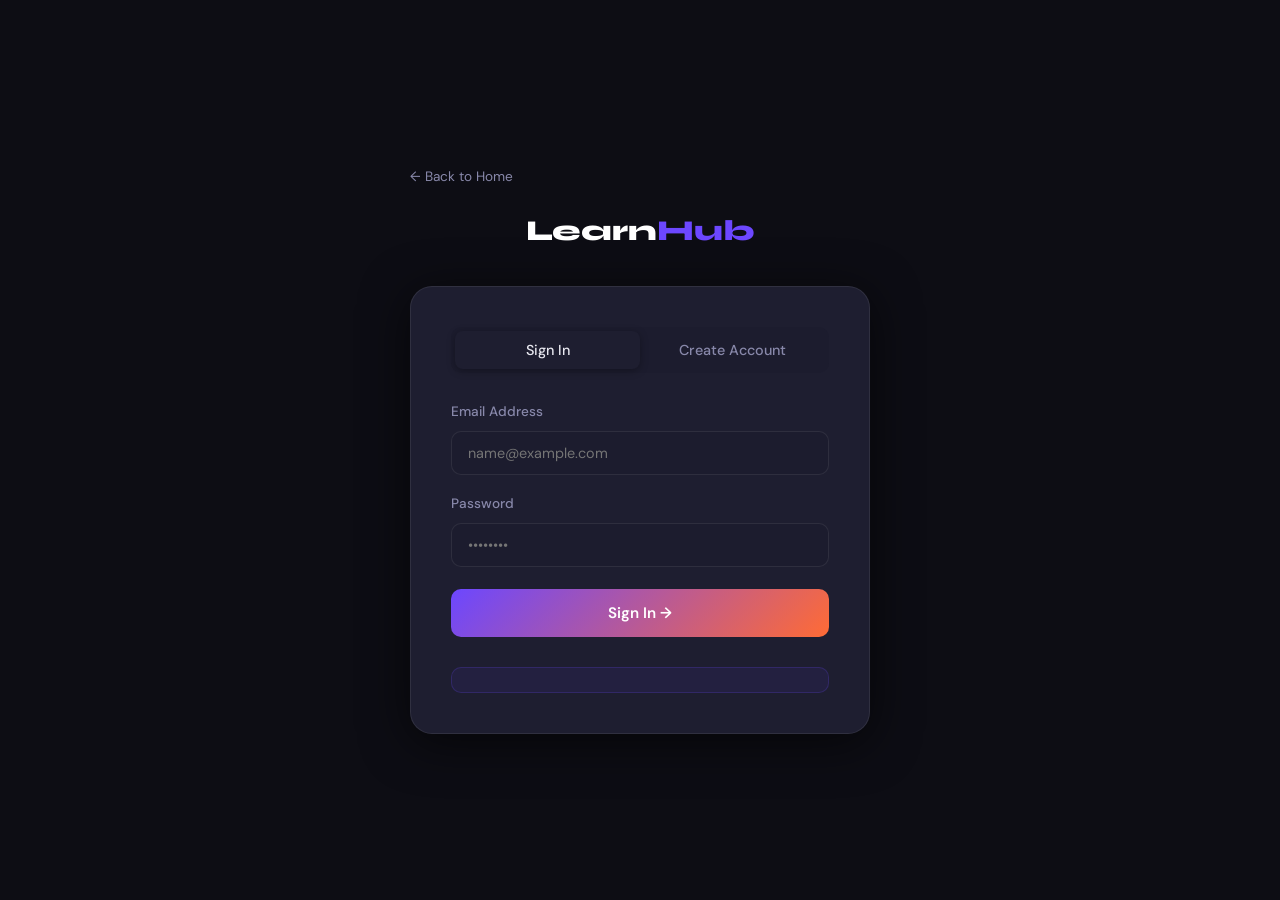
==== frontend/pages/admin.html @ 4c67e831 "Initial commit" ====
<!doctype html>
<html lang="en">
  <head>
    <meta charset="UTF-8" />
    <meta name="viewport" content="width=device-width,initial-scale=1.0" />
    <title>Admin Panel – LearnHub</title>
    <link rel="stylesheet" href="../css/global.css" />
    <link
      href="https://fonts.googleapis.com/css2?family=Syne:wght@700;800&family=DM+Sans:wght@400;500&display=swap"
      rel="stylesheet"
    />
    <style>
      body {
        padding-top: 80px;
        background: var(--dark);
      }
      .admin-layout {
        display: grid;
        grid-template-columns: 240px 1fr;
        min-height: calc(100vh - 80px);
      }
      .admin-sidebar {
        background: var(--dark-2);
        border-right: 1px solid var(--border);
        padding: 32px 0;
        position: sticky;
        top: 80px;
        height: calc(100vh - 80px);
        overflow-y: auto;
      }
      .sidebar-logo {
        padding: 0 24px 28px;
        border-bottom: 1px solid var(--border);
        margin-bottom: 16px;
      }
      .sidebar-logo .badge {
        margin-top: 6px;
      }
      .sidebar-nav {
        list-style: none;
      }
      .sidebar-nav li {
        margin-bottom: 2px;
      }
      .sidebar-nav a,
      .sidebar-nav button {
        display: flex;
        align-items: center;
        gap: 12px;
        padding: 12px 24px;
        color: var(--text-muted);
        font-size: 0.9rem;
        font-weight: 500;
        width: 100%;
        text-align: left;
        background: none;
        border: none;
        cursor: pointer;
        border-radius: 0;
        transition: var(--transition);
        border-left: 3px solid transparent;
      }
      .sidebar-nav a:hover,
      .sidebar-nav button:hover {
        color: var(--text);
        background: rgba(255, 255, 255, 0.04);
      }
      .sidebar-nav a.active {
        color: var(--primary-lt);
        background: rgba(108, 71, 255, 0.1);
        border-left-color: var(--primary);
      }
      .admin-content {
        padding: 36px 40px;
      }
      .admin-section {
        display: none;
      }
      .admin-section.active {
        display: block;
      }
      .stats-grid {
        display: grid;
        grid-template-columns: repeat(auto-fit, minmax(200px, 1fr));
        gap: 20px;
        margin-bottom: 36px;
      }
      .stat-card {
        background: var(--surface);
        border: 1px solid var(--border);
        border-radius: var(--radius);
        padding: 24px;
        position: relative;
        overflow: hidden;
      }
      .stat-card::after {
        content: attr(data-icon);
        position: absolute;
        right: 20px;
        top: 50%;
        transform: translateY(-50%);
        font-size: 2.5rem;
        opacity: 0.15;
      }
      .stat-card h3 {
        font-size: 2rem;
        font-family: "Syne", sans-serif;
        color: var(--primary-lt);
        margin-bottom: 4px;
      }
      .stat-card p {
        font-size: 0.85rem;
        color: var(--text-muted);
      }
      table {
        width: 100%;
        border-collapse: collapse;
        background: var(--surface);
        border-radius: var(--radius-lg);
        overflow: hidden;
        border: 1px solid var(--border);
      }
      th {
        background: var(--dark-3);
        color: var(--text-muted);
        font-family: "Syne", sans-serif;
        font-size: 0.75rem;
        text-transform: uppercase;
        letter-spacing: 0.08em;
        padding: 14px 20px;
        text-align: left;
      }
      td {
        padding: 14px 20px;
        border-bottom: 1px solid var(--border);
        font-size: 0.88rem;
        vertical-align: middle;
      }
      tr:last-child td {
        border-bottom: none;
      }
      tr:hover td {
        background: rgba(255, 255, 255, 0.02);
      }
      .table-wrap {
        overflow-x: auto;
        border-radius: var(--radius-lg);
      }
      .action-btn {
        padding: 6px 14px;
        border-radius: 8px;
        font-size: 0.78rem;
        font-weight: 600;
        border: none;
        cursor: pointer;
        transition: var(--transition);
      }
      .btn-delete {
        background: rgba(231, 76, 60, 0.15);
        color: #e74c3c;
      }
      .btn-delete:hover {
        background: rgba(231, 76, 60, 0.3);
      }
      .course-form {
        display: grid;
        gap: 18px;
      }
      .form-row2 {
        display: grid;
        grid-template-columns: 1fr 1fr;
        gap: 16px;
      }
      .access-denied {
        display: flex;
        flex-direction: column;
        align-items: center;
        justify-content: center;
        min-height: 60vh;
        text-align: center;
        gap: 16px;
      }
    </style>
  </head>
  <body>
    <!-- Security guard — runs BEFORE rendering anything -->
    <script src="../js/api.js"></script>
    <script>
      (function () {
        // Check token + admin role immediately
        if (!Auth.isLoggedIn()) {
          window.location.href = "login.html?redirect=admin";
          throw new Error("Not logged in");
        }
        if (!Auth.isAdmin()) {
          document.addEventListener("DOMContentLoaded", () => {
            document.body.innerHTML = `
          <div style="display:flex;align-items:center;justify-content:center;min-height:100vh;background:var(--dark);flex-direction:column;gap:20px;font-family:'DM Sans',sans-serif">
            <div style="font-size:4rem">🚫</div>
            <h2 style="color:#e8e8f0;font-family:'Syne',sans-serif">Access Denied</h2>
            <p style="color:#8888aa">You need Admin privileges to access this page.</p>
            <a href="../index.html" style="padding:12px 28px;border-radius:50px;background:#6c47ff;color:#fff;font-weight:600;text-decoration:none">← Go Home</a>
          </div>`;
          });
          throw new Error("Not admin");
        }
      })();
    </script>

    <nav class="navbar scrolled" id="navbar">
      <div class="nav-inner">
        <a href="../index.html" class="logo">Learn<span>Hub</span></a>
        <ul class="nav-links">
          <li><a href="../index.html">View Site</a></li>
          <li><a href="admin.html" class="active">Admin</a></li>
        </ul>
        <div class="nav-actions">
          <span
            class="badge badge-primary"
            style="font-size: 0.8rem; padding: 6px 14px"
            >🛡 Admin</span
          >
          <span
            id="adminName"
            style="
              color: var(--primary-lt);
              font-weight: 700;
              font-size: 0.9rem;
            "
          ></span>
          <button
            class="btn-outline"
            onclick="Auth.logout()"
            style="padding: 8px 18px; font-size: 0.85rem"
          >
            Sign Out
          </button>
        </div>
      </div>
    </nav>

    <div class="admin-layout">
      <!-- SIDEBAR -->
      <aside class="admin-sidebar">
        <div class="sidebar-logo">
          <div class="logo" style="font-size: 1.2rem">
            Admin<span>Hub</span>
          </div>
          <div class="badge badge-primary mt-1">Admin Portal</div>
        </div>
        <ul class="sidebar-nav">
          <li>
            <a href="#" class="active" onclick="showSection('dashboard', this)"
              >📊 Dashboard</a
            >
          </li>
          <li>
            <a href="#" onclick="showSection('students', this)">👥 Students</a>
          </li>
          <li>
            <a href="#" onclick="showSection('courses', this)">📚 Courses</a>
          </li>
          <li>
            <a href="#" onclick="showSection('enrollments', this)"
              >📋 Enrollments</a
            >
          </li>
          <li>
            <a href="#" onclick="showSection('addcourse', this)"
              >➕ Add Course</a
            >
          </li>
        </ul>
      </aside>

      <!-- MAIN CONTENT -->
      <main class="admin-content">
        <!-- DASHBOARD -->
        <section class="admin-section active" id="sec-dashboard">
          <div class="section-header" style="margin-bottom: 28px">
            <h2>Dashboard Overview</h2>
          </div>
          <div class="stats-grid">
            <div class="stat-card" data-icon="👥">
              <h3 id="statStudents">—</h3>
              <p>Total Students</p>
            </div>
            <div class="stat-card" data-icon="📚">
              <h3 id="statCourses">—</h3>
              <p>Active Courses</p>
            </div>
            <div class="stat-card" data-icon="📋">
              <h3 id="statEnrollments">—</h3>
              <p>Total Enrollments</p>
            </div>
          </div>
          <div class="section-header" style="margin-bottom: 16px">
            <h2>Recent Enrollments</h2>
          </div>
          <div class="table-wrap">
            <table>
              <thead>
                <tr>
                  <th>Student</th>
                  <th>Course</th>
                  <th>Phone</th>
                  <th>Date</th>
                </tr>
              </thead>
              <tbody id="recentEnrollTable">
                <tr>
                  <td colspan="4" class="text-muted">Loading…</td>
                </tr>
              </tbody>
            </table>
          </div>
        </section>

        <!-- STUDENTS -->
        <section class="admin-section" id="sec-students">
          <div class="section-header" style="margin-bottom: 20px">
            <h2>All Students</h2>
          </div>
          <div class="table-wrap">
            <table>
              <thead>
                <tr>
                  <th>Name</th>
                  <th>Email</th>
                  <th>Role</th>
                  <th>Enrollments</th>
                  <th>Joined</th>
                  <th>Action</th>
                </tr>
              </thead>
              <tbody id="studentsTable">
                <tr>
                  <td colspan="6" class="text-muted">Loading…</td>
                </tr>
              </tbody>
            </table>
          </div>
        </section>

        <!-- COURSES -->
        <section class="admin-section" id="sec-courses">
          <div class="section-header" style="margin-bottom: 20px">
            <h2>Manage Courses</h2>
            <button
              class="btn-primary"
              onclick="showSection('addcourse', null)"
            >
              + Add Course
            </button>
          </div>
          <div class="table-wrap">
            <table>
              <thead>
                <tr>
                  <th>Course</th>
                  <th>Category</th>
                  <th>Level</th>
                  <th>Lessons</th>
                  <th>Rating</th>
                  <th>Action</th>
                </tr>
              </thead>
              <tbody id="coursesTable">
                <tr>
                  <td colspan="6" class="text-muted">Loading…</td>
                </tr>
              </tbody>
            </table>
          </div>
        </section>

        <!-- ENROLLMENTS -->
        <section class="admin-section" id="sec-enrollments">
          <div class="section-header" style="margin-bottom: 20px">
            <h2>All Enrollments</h2>
          </div>
          <div class="table-wrap">
            <table>
              <thead>
                <tr>
                  <th>Student</th>
                  <th>Email</th>
                  <th>Phone</th>
                  <th>Qualification</th>
                  <th>Course</th>
                  <th>Date</th>
                </tr>
              </thead>
              <tbody id="enrollmentsTable">
                <tr>
                  <td colspan="6" class="text-muted">Loading…</td>
                </tr>
              </tbody>
            </table>
          </div>
        </section>

        <!-- ADD COURSE -->
        <section class="admin-section" id="sec-addcourse">
          <div class="section-header" style="margin-bottom: 24px">
            <h2>Add New Course</h2>
          </div>
          <div
            style="
              background: var(--surface);
              border: 1px solid var(--border);
              border-radius: var(--radius-lg);
              padding: 32px;
              max-width: 680px;
            "
          >
            <form class="course-form" id="addCourseForm">
              <div class="form-row2">
                <div class="form-group">
                  <label class="form-label">Course Title *</label
                  ><input
                    type="text"
                    class="form-input"
                    id="cf_title"
                    required
                    placeholder="e.g. Advanced React Patterns"
                  />
                </div>
                <div class="form-group">
                  <label class="form-label">Category *</label>
                  <select class="form-select" id="cf_cat">
                    <option>Web Dev</option>
                    <option>Java</option>
                    <option>Design</option>
                    <option>Data Science</option>
                    <option>Mobile Dev</option>
                    <option>DevOps</option>
                  </select>
                </div>
              </div>
              <div class="form-group">
                <label class="form-label">Description *</label
                ><textarea
                  class="form-textarea"
                  id="cf_desc"
                  required
                  placeholder="Course overview and learning outcomes…"
                ></textarea>
              </div>
              <div class="form-row2">
                <div class="form-group">
                  <label class="form-label">Duration</label
                  ><input
                    type="text"
                    class="form-input"
                    id="cf_duration"
                    placeholder="e.g. 10h 30m"
                  />
                </div>
                <div class="form-group">
                  <label class="form-label">Total Lessons</label
                  ><input
                    type="number"
                    class="form-input"
                    id="cf_lessons"
                    min="1"
                    placeholder="e.g. 40"
                  />
                </div>
              </div>
              <div class="form-row2">
                <div class="form-group">
                  <label class="form-label">Level</label>
                  <select class="form-select" id="cf_level">
                    <option>Beginner</option>
                    <option>Intermediate</option>
                    <option>Advanced</option>
                  </select>
                </div>
                <div class="form-group">
                  <label class="form-label">Instructor Name</label
                  ><input
                    type="text"
                    class="form-input"
                    id="cf_instructor"
                    placeholder="e.g. Dr. Arjun Kumar"
                  />
                </div>
              </div>
              <div class="form-row2">
                <div class="form-group">
                  <label class="form-label">Emoji Icon</label
                  ><input
                    type="text"
                    class="form-input"
                    id="cf_emoji"
                    placeholder="e.g. 🚀"
                    maxlength="4"
                  />
                </div>
                <div class="form-group">
                  <label class="form-label">Color Gradient (CSS)</label
                  ><input
                    type="text"
                    class="form-input"
                    id="cf_color"
                    placeholder="linear-gradient(135deg,#6c47ff,#ff6b35)"
                  />
                </div>
              </div>
              <div
                id="courseFormMsg"
                style="font-size: 0.85rem; display: none"
              ></div>
              <button
                type="submit"
                class="btn-hero-primary"
                style="width: fit-content; padding: 14px 36px"
              >
                Save Course
              </button>
            </form>
          </div>
        </section>
      </main>
    </div>

    <script src="../js/data.js"></script>
    <script src="../js/app.js"></script>
    <script>
      const user = Auth.getUser();
      if (user)
        document.getElementById("adminName").textContent = user.fullName;

      function showSection(name, link) {
        document
          .querySelectorAll(".admin-section")
          .forEach((s) => s.classList.remove("active"));
        document.getElementById("sec-" + name).classList.add("active");
        document
          .querySelectorAll(".sidebar-nav a")
          .forEach((a) => a.classList.remove("active"));
        if (link) link.classList.add("active");
        // Lazy load data
        if (name === "dashboard") loadDashboard();
        if (name === "students") loadStudents();
        if (name === "enrollments") loadEnrollments();
        if (name === "courses") loadCoursesTable();
        return false;
      }

      // ── LOAD DASHBOARD ─────────────────────────────────────────
      async function loadDashboard() {
        try {
          const stats = await api.get("/admin/stats");
          document.getElementById("statStudents").textContent =
            stats.totalStudents;
          document.getElementById("statCourses").textContent =
            stats.totalCourses;
          document.getElementById("statEnrollments").textContent =
            stats.totalEnrollments;

          const enr = await api.get("/admin/enrollments");
          const recent = enr.slice(-8).reverse();
          document.getElementById("recentEnrollTable").innerHTML = recent.length
            ? recent
                .map(
                  (e) => `
        <tr>
          <td><strong>${e.studentName}</strong></td>
          <td>${e.course}</td>
          <td>${e.phone}</td>
          <td>${new Date(e.enrolledAt).toLocaleDateString("en-IN")}</td>
        </tr>`,
                )
                .join("")
            : '<tr><td colspan="4" class="text-muted">No enrollments yet.</td></tr>';
        } catch (err) {
          document.getElementById("recentEnrollTable").innerHTML =
            '<tr><td colspan="4" class="text-muted">Failed to load data. Is the backend running?</td></tr>';
        }
      }

      // ── LOAD STUDENTS ───────────────────────────────────────────
      async function loadStudents() {
        try {
          const users = await api.get("/admin/users");
          document.getElementById("studentsTable").innerHTML = users
            .map(
              (u) => `
        <tr>
          <td><strong>${u.fullName}</strong></td>
          <td>${u.email}</td>
          <td><span class="badge ${u.role === "ADMIN" ? "badge-accent" : "badge-primary"}">${u.role}</span></td>
          <td>${u.enrollments}</td>
          <td>${new Date(u.createdAt).toLocaleDateString("en-IN")}</td>
          <td>${u.role !== "ADMIN" ? `<button class="action-btn btn-delete" onclick="deleteUser(${u.id},'${u.fullName}')">Delete</button>` : "-"}</td>
        </tr>`,
            )
            .join("");
        } catch (e) {
          document.getElementById("studentsTable").innerHTML =
            '<tr><td colspan="6" class="text-muted">Load failed</td></tr>';
        }
      }

      // ── LOAD ENROLLMENTS ────────────────────────────────────────
      async function loadEnrollments() {
        try {
          const enr = await api.get("/admin/enrollments");
          document.getElementById("enrollmentsTable").innerHTML =
            enr
              .reverse()
              .map(
                (e) => `
        <tr>
          <td><strong>${e.studentName}</strong></td>
          <td>${e.email}</td>
          <td>${e.phone}</td>
          <td>${e.qualification || "—"}</td>
          <td>${e.course}</td>
          <td>${new Date(e.enrolledAt).toLocaleDateString("en-IN")}</td>
        </tr>`,
              )
              .join("") ||
            '<tr><td colspan="6" class="text-muted">No enrollments</td></tr>';
        } catch (e) {
          document.getElementById("enrollmentsTable").innerHTML =
            '<tr><td colspan="6" class="text-muted">Load failed</td></tr>';
        }
      }

      // ── LOAD COURSES TABLE ──────────────────────────────────────
      async function loadCoursesTable() {
        try {
          const courses = await api.get("/courses");
          document.getElementById("coursesTable").innerHTML = courses
            .map(
              (c) => `
        <tr>
          <td><strong>${c.emoji || "📚"} ${c.title}</strong></td>
          <td><span class="badge badge-primary">${c.category}</span></td>
          <td>${c.level || "—"}</td>
          <td>${c.totalLessons || 0}</td>
          <td>★ ${c.rating}</td>
          <td><button class="action-btn btn-delete" onclick="deleteCourse(${c.id},'${c.title}')">Delete</button></td>
        </tr>`,
            )
            .join("");
        } catch (e) {
          document.getElementById("coursesTable").innerHTML =
            '<tr><td colspan="6" class="text-muted">Load failed</td></tr>';
        }
      }

      // ── ADD COURSE ──────────────────────────────────────────────
      document
        .getElementById("addCourseForm")
        .addEventListener("submit", async (e) => {
          e.preventDefault();
          const msg = document.getElementById("courseFormMsg");
          const btn = e.target.querySelector("button[type=submit]");
          btn.textContent = "Saving…";
          btn.disabled = true;
          try {
            await api.post("/courses", {
              title: document.getElementById("cf_title").value,
              category: document.getElementById("cf_cat").value,
              description: document.getElementById("cf_desc").value,
              duration: document.getElementById("cf_duration").value,
              totalLessons:
                parseInt(document.getElementById("cf_lessons").value) || 0,
              level: document.getElementById("cf_level").value,
              instructor: document.getElementById("cf_instructor").value,
              emoji: document.getElementById("cf_emoji").value,
              color:
                document.getElementById("cf_color").value ||
                "linear-gradient(135deg,#6c47ff,#ff6b35)",
            });
            msg.style.color = "var(--success)";
            msg.textContent = "✅ Course added successfully!";
            msg.style.display = "block";
            e.target.reset();
          } catch (err) {
            msg.style.color = "#e74c3c";
            msg.textContent = "❌ " + err.message;
            msg.style.display = "block";
          }
          btn.textContent = "Save Course";
          btn.disabled = false;
        });

      // ── DELETE USER ─────────────────────────────────────────────
      async function deleteUser(id, name) {
        if (
          !confirm(
            `Delete user "${name}"? This also removes all their enrollments.`,
          )
        )
          return;
        try {
          await api.delete("/admin/users/" + id);
          loadStudents();
          showToast("User deleted", "success");
        } catch (e) {
          showToast(e.message, "error");
        }
      }

      // ── DELETE COURSE ───────────────────────────────────────────
      async function deleteCourse(id, name) {
        if (!confirm(`Delete course "${name}"?`)) return;
        try {
          await api.delete("/courses/" + id);
          loadCoursesTable();
          showToast("Course deleted", "success");
        } catch (e) {
          showToast(e.message, "error");
        }
      }

      // Initial load
      document.addEventListener("DOMContentLoaded", loadDashboard);
    </script>
  </body>
</html>
---- frontend/css/global.css ----
/* ─────────────────────────────────────────────
   LEARNHUB – global.css
   Design: Dark-accent editorial, Syne + DM Sans
───────────────────────────────────────────── */

:root {
  --primary: #6c47ff;
  --primary-lt: #8b6bff;
  --accent: #ff6b35;
  --accent-lt: #ff8c5a;
  --dark: #0d0d14;
  --dark-2: #14141f;
  --dark-3: #1c1c2e;
  --surface: #1e1e30;
  --surface-2: #26263a;
  --border: rgba(255, 255, 255, 0.08);
  --text: #e8e8f0;
  --text-muted: #8888aa;
  --text-dim: #55556a;
  --success: #2ecc71;
  --warning: #f1c40f;
  --radius: 14px;
  --radius-lg: 22px;
  --shadow: 0 4px 24px rgba(0, 0, 0, 0.4);
  --shadow-lg: 0 8px 48px rgba(0, 0, 0, 0.6);
  --transition: 0.25s cubic-bezier(0.4, 0, 0.2, 1);
}

*,
*::before,
*::after {
  box-sizing: border-box;
  margin: 0;
  padding: 0;
}

html {
  scroll-behavior: smooth;
}

body {
  font-family: "DM Sans", sans-serif;
  background: var(--dark);
  color: var(--text);
  line-height: 1.6;
  overflow-x: hidden;
}

h1,
h2,
h3,
h4,
h5 {
  font-family: "Syne", sans-serif;
  line-height: 1.15;
}

a {
  color: inherit;
  text-decoration: none;
}
img {
  max-width: 100%;
  display: block;
}
button {
  cursor: pointer;
  font-family: inherit;
}

/* SCROLLBAR */
::-webkit-scrollbar {
  width: 6px;
}
::-webkit-scrollbar-track {
  background: var(--dark-2);
}
::-webkit-scrollbar-thumb {
  background: var(--primary);
  border-radius: 3px;
}

/* ── CONTAINER ─────────────── */
.container {
  max-width: 1180px;
  margin: 0 auto;
  padding: 0 24px;
}

/* ── BUTTONS ───────────────── */
.btn-primary {
  display: inline-flex;
  align-items: center;
  gap: 8px;
  background: var(--primary);
  color: #fff;
  padding: 10px 22px;
  border-radius: 50px;
  font-weight: 500;
  font-size: 0.9rem;
  border: none;
  transition: var(--transition);
}
.btn-primary:hover {
  background: var(--primary-lt);
  transform: translateY(-2px);
}

.btn-outline {
  display: inline-flex;
  align-items: center;
  background: transparent;
  color: var(--text);
  padding: 10px 22px;
  border-radius: 50px;
  font-weight: 500;
  font-size: 0.9rem;
  border: 1.5px solid var(--border);
  transition: var(--transition);
}
.btn-outline:hover {
  border-color: var(--primary);
  color: var(--primary);
}

/* ── NAVBAR ────────────────── */
.navbar {
  position: fixed;
  top: 0;
  left: 0;
  right: 0;
  z-index: 1000;
  padding: 16px 0;
  background: rgba(13, 13, 20, 0.6);
  backdrop-filter: blur(20px);
  border-bottom: 1px solid var(--border);
  transition: var(--transition);
}
.navbar.scrolled {
  padding: 10px 0;
  background: rgba(13, 13, 20, 0.95);
}

.nav-inner {
  max-width: 1180px;
  margin: 0 auto;
  padding: 0 24px;
  display: flex;
  align-items: center;
  gap: 40px;
}

.logo {
  font-family: "Syne", sans-serif;
  font-size: 1.5rem;
  font-weight: 800;
  color: #fff;
  flex-shrink: 0;
}
.logo span {
  color: var(--primary);
}

.nav-links {
  display: flex;
  list-style: none;
  gap: 6px;
  margin-left: auto;
}
.nav-links a {
  padding: 8px 16px;
  border-radius: 8px;
  font-size: 0.9rem;
  font-weight: 500;
  color: var(--text-muted);
  transition: var(--transition);
}
.nav-links a:hover,
.nav-links a.active {
  color: var(--text);
  background: var(--surface);
}

.nav-actions {
  display: flex;
  align-items: center;
  gap: 12px;
}

.enrolled-count-badge {
  position: relative;
  background: linear-gradient(135deg, var(--primary), var(--accent));
}

.hamburger {
  display: none;
  flex-direction: column;
  gap: 5px;
  background: none;
  border: none;
  padding: 4px;
}
.hamburger span {
  width: 22px;
  height: 2px;
  background: var(--text);
  border-radius: 2px;
  transition: var(--transition);
  display: block;
}

/* ── COURSE CARD ───────────── */
.course-card {
  background: var(--surface);
  border: 1px solid var(--border);
  border-radius: var(--radius-lg);
  overflow: hidden;
  transition: var(--transition);
  display: flex;
  flex-direction: column;
  cursor: pointer;
}
.course-card:hover {
  transform: translateY(-6px);
  border-color: rgba(108, 71, 255, 0.4);
  box-shadow: 0 20px 60px rgba(108, 71, 255, 0.15);
}
.course-thumb {
  height: 170px;
  display: flex;
  align-items: center;
  justify-content: center;
  font-size: 3.5rem;
  position: relative;
  overflow: hidden;
}
.course-thumb::after {
  content: "";
  position: absolute;
  inset: 0;
  background: linear-gradient(to bottom, transparent 50%, rgba(0, 0, 0, 0.6));
}
.course-body {
  padding: 18px 20px;
  flex: 1;
  display: flex;
  flex-direction: column;
  gap: 10px;
}
.course-category {
  font-size: 0.72rem;
  font-weight: 600;
  letter-spacing: 0.06em;
  text-transform: uppercase;
  color: var(--primary-lt);
}
.course-title {
  font-family: "Syne", sans-serif;
  font-size: 1.05rem;
  font-weight: 700;
  color: var(--text);
  line-height: 1.3;
}
.course-desc {
  font-size: 0.85rem;
  color: var(--text-muted);
  line-height: 1.5;
  flex: 1;
}
.course-meta {
  display: flex;
  gap: 16px;
  font-size: 0.8rem;
  color: var(--text-dim);
}
.course-meta span {
  display: flex;
  align-items: center;
  gap: 4px;
}
.course-footer {
  padding: 14px 20px;
  border-top: 1px solid var(--border);
  display: flex;
  align-items: center;
  justify-content: space-between;
}
.course-rating {
  display: flex;
  align-items: center;
  gap: 4px;
  font-size: 0.85rem;
  color: var(--warning);
}
.enroll-btn {
  padding: 8px 18px;
  border-radius: 50px;
  font-size: 0.82rem;
  font-weight: 600;
  border: 1.5px solid var(--primary);
  color: var(--primary);
  background: transparent;
  transition: var(--transition);
}
.enroll-btn:hover,
.enroll-btn.enrolled {
  background: var(--primary);
  color: #fff;
  border-color: var(--primary);
}
.enroll-btn.enrolled {
  background: var(--success);
  border-color: var(--success);
}

/* ── SECTION HEADERS ──────── */
.section-header {
  display: flex;
  align-items: baseline;
  justify-content: space-between;
  margin-bottom: 36px;
}
.section-header h2 {
  font-size: clamp(1.6rem, 3vw, 2rem);
  color: var(--text);
}
.section-header p {
  color: var(--text-muted);
  margin-top: 6px;
}
.view-all {
  color: var(--primary);
  font-weight: 500;
  font-size: 0.9rem;
  transition: var(--transition);
}
.view-all:hover {
  color: var(--primary-lt);
}

/* ── PROGRESS BAR ─────────── */
.progress-bar-wrap {
  background: var(--dark-3);
  border-radius: 50px;
  height: 8px;
  overflow: hidden;
}
.progress-bar-fill {
  height: 100%;
  border-radius: 50px;
  background: linear-gradient(90deg, var(--primary), var(--accent));
  transition: width 0.6s cubic-bezier(0.4, 0, 0.2, 1);
}

/* ── BADGE ─────────────────── */
.badge {
  display: inline-block;
  padding: 3px 10px;
  border-radius: 50px;
  font-size: 0.72rem;
  font-weight: 600;
  letter-spacing: 0.04em;
}
.badge-primary {
  background: rgba(108, 71, 255, 0.2);
  color: var(--primary-lt);
}
.badge-success {
  background: rgba(46, 204, 113, 0.15);
  color: var(--success);
}
.badge-accent {
  background: rgba(255, 107, 53, 0.2);
  color: var(--accent-lt);
}

/* ── FOOTER ────────────────── */
.footer {
  background: var(--dark-2);
  border-top: 1px solid var(--border);
  padding: 60px 0 30px;
  margin-top: 80px;
}
.footer-inner {
  display: grid;
  grid-template-columns: 2fr 1fr 1fr;
  gap: 48px;
  margin-bottom: 40px;
}
.footer-brand p {
  color: var(--text-muted);
  font-size: 0.9rem;
  margin-top: 12px;
}
.footer-links {
  display: flex;
  flex-direction: column;
  gap: 12px;
}
.footer-links strong {
  font-family: "Syne", sans-serif;
  color: var(--text);
  margin-bottom: 4px;
}
.footer-links a {
  color: var(--text-muted);
  font-size: 0.9rem;
  transition: var(--transition);
}
.footer-links a:hover {
  color: var(--primary-lt);
}
.footer-bottom {
  color: var(--text-dim);
  font-size: 0.82rem;
  text-align: center;
  padding-top: 24px;
  border-top: 1px solid var(--border);
}

/* ── TOAST ─────────────────── */
#toast-container {
  position: fixed;
  bottom: 30px;
  right: 30px;
  z-index: 9999;
  display: flex;
  flex-direction: column;
  gap: 10px;
}
.toast {
  background: var(--surface-2);
  color: var(--text);
  padding: 14px 22px;
  border-radius: 12px;
  border: 1px solid var(--border);
  font-size: 0.88rem;
  font-weight: 500;
  box-shadow: var(--shadow);
  animation: toastIn 0.35s ease;
  display: flex;
  align-items: center;
  gap: 10px;
}
.toast.success {
  border-color: var(--success);
}
.toast.error {
  border-color: #e74c3c;
}
@keyframes toastIn {
  from {
    opacity: 0;
    transform: translateY(20px);
  }
  to {
    opacity: 1;
    transform: none;
  }
}

/* ── MODAL ─────────────────── */
.modal-overlay {
  position: fixed;
  inset: 0;
  z-index: 2000;
  background: rgba(0, 0, 0, 0.75);
  backdrop-filter: blur(6px);
  display: flex;
  align-items: center;
  justify-content: center;
  padding: 24px;
  opacity: 0;
  pointer-events: none;
  transition: var(--transition);
}
.modal-overlay.open {
  opacity: 1;
  pointer-events: all;
}
.modal {
  background: var(--surface);
  border: 1px solid var(--border);
  border-radius: var(--radius-lg);
  padding: 36px;
  max-width: 520px;
  width: 100%;
  transform: scale(0.95);
  transition: var(--transition);
}
.modal-overlay.open .modal {
  transform: scale(1);
}
.modal-close {
  float: right;
  background: none;
  border: none;
  color: var(--text-muted);
  font-size: 1.4rem;
}
.modal-close:hover {
  color: var(--text);
}

/* ── EMPTY STATE ───────────── */
.empty-state {
  text-align: center;
  padding: 80px 24px;
  color: var(--text-muted);
}
.empty-state .es-icon {
  font-size: 3.5rem;
  margin-bottom: 16px;
}
.empty-state h3 {
  font-size: 1.3rem;
  color: var(--text);
  margin-bottom: 8px;
}
.empty-state p {
  font-size: 0.9rem;
  margin-bottom: 24px;
}

/* ── PAGE HERO ─────────────── */
.page-hero {
  padding: 120px 0 60px;
  background: linear-gradient(180deg, var(--dark-3) 0%, var(--dark) 100%);
  border-bottom: 1px solid var(--border);
}
.page-hero h1 {
  font-size: clamp(1.8rem, 4vw, 2.8rem);
}
.page-hero p {
  color: var(--text-muted);
  margin-top: 12px;
  font-size: 1rem;
}

/* ── FORM ELEMENTS ─────────── */
.form-group {
  display: flex;
  flex-direction: column;
  gap: 8px;
}
.form-label {
  font-size: 0.85rem;
  font-weight: 500;
  color: var(--text-muted);
}
.form-input,
.form-select,
.form-textarea {
  background: var(--dark-3);
  border: 1px solid var(--border);
  color: var(--text);
  border-radius: 10px;
  padding: 12px 16px;
  font-family: inherit;
  font-size: 0.9rem;
  transition: var(--transition);
  width: 100%;
}
.form-input:focus,
.form-select:focus,
.form-textarea:focus {
  outline: none;
  border-color: var(--primary);
  box-shadow: 0 0 0 3px rgba(108, 71, 255, 0.15);
}
.form-textarea {
  resize: vertical;
  min-height: 100px;
}
.form-select {
  appearance: none;
  cursor: pointer;
}

/* ── UTILITIES ─────────────── */
.text-muted {
  color: var(--text-muted);
}
.text-accent {
  color: var(--accent);
}
.text-primary {
  color: var(--primary-lt);
}
.text-success {
  color: var(--success);
}
.mt-1 {
  margin-top: 8px;
}
.mt-2 {
  margin-top: 16px;
}
.mt-3 {
  margin-top: 24px;
}

/* ── RESPONSIVE ────────────── */
@media (max-width: 768px) {
  .nav-links,
  .nav-actions .btn-outline {
    display: none;
  }
  .nav-links.open {
    display: flex;
    flex-direction: column;
    position: fixed;
    top: 64px;
    left: 0;
    right: 0;
    background: var(--dark-2);
    padding: 20px 24px;
    gap: 4px;
    border-bottom: 1px solid var(--border);
  }
  .hamburger {
    display: flex;
  }
  .footer-inner {
    grid-template-columns: 1fr;
    gap: 32px;
  }
}

/* Navbar Fixes */
.nav-inner {
  justify-content: space-between; /* Ensures Logo is left and Links are right */
}

/* Ensure the hero doesn't hide under the navbar */
.hero {
  padding-top: 140px;
}

/* Smooth Animation for Blobs */
.blob {
  pointer-events: none; /* Prevents blobs from blocking clicks */
}

/* Image/Emoji scaling in course cards */
.course-thumb {
  transition: transform 0.5s ease;
}
.course-card:hover .course-thumb {
  transform: scale(1.05);
}

/* Reusable internal page header */
.page-header {
  padding: 120px 0 60px;
  background: linear-gradient(180deg, var(--dark-3) 0%, var(--dark) 100%);
  border-bottom: 1px solid var(--border);
  text-align: center;
}

.page-header h1 {
  font-size: 2.5rem;
  margin-bottom: 10px;
}

.page-header p {
  color: var(--text-muted);
  max-width: 600px;
  margin: 0 auto;
}

/* css for price */
.course-price-badge {
  position: absolute;
  bottom: 10px;
  right: 10px;
  padding: 4px 10px;
  border-radius: 6px;
  font-size: 0.85rem;
  font-weight: 800;
  background: rgba(0, 0, 0, 0.4);
  backdrop-filter: blur(4px);
  color: white;
}

.price-free {
  color: #2ecc71;
}
.price-paid {
  color: #f1c40f;
}

/* Progress Bars */
.progress-bar-bg {
  width: 100%;
  height: 8px;
  background: #e0e0e0;
  border-radius: 4px;
  margin-top: 8px;
  overflow: hidden;
}
.progress-bar-fill {
  height: 100%;
  background: #2ecc71;
  transition: width 0.3s ease;
}

/* Certificate Button */
.btn-cert {
  display: inline-block;
  background: linear-gradient(135deg, #af9342, #dfc472);
  color: white;
  padding: 12px 20px;
  border-radius: 8px;
  text-decoration: none;
  font-weight: bold;
  text-align: center;
  box-shadow: 0 4px 15px rgba(175, 147, 66, 0.3);
  animation: pulse 2s infinite;
}

@keyframes pulse {
  0% {
    transform: scale(1);
  }
  50% {
    transform: scale(1.03);
  }
  100% {
    transform: scale(1);
  }
}
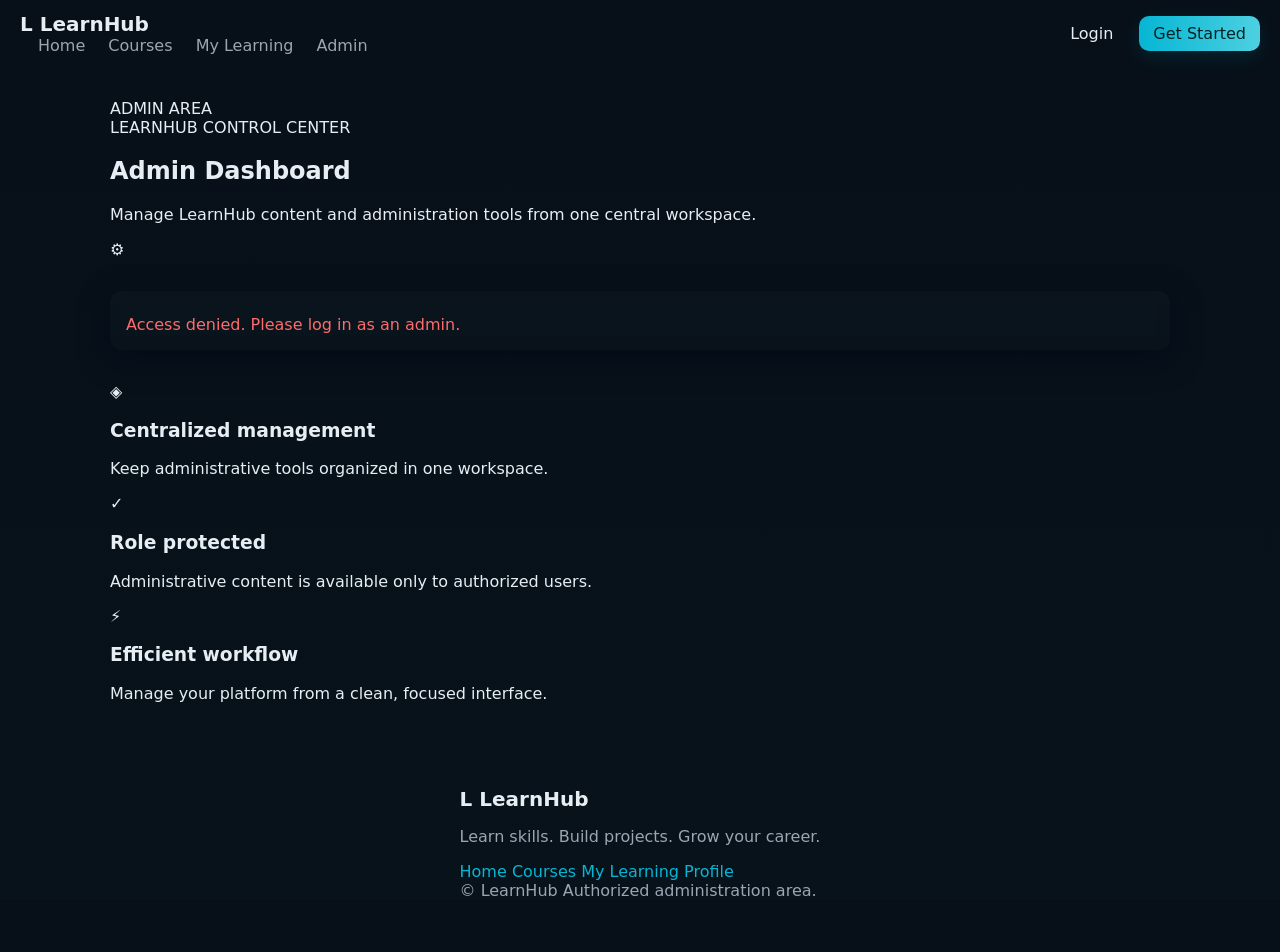
==== commit 0cafffaf: "Update admin page structure and content" ====
--- a/frontend/pages/admin.html
+++ b/frontend/pages/admin.html
@@ -1,726 +1,374 @@
 <!doctype html>
 <html lang="en">
-  <head>
-    <meta charset="UTF-8" />
-    <meta name="viewport" content="width=device-width,initial-scale=1.0" />
-    <title>Admin Panel – LearnHub</title>
-    <link rel="stylesheet" href="../css/global.css" />
-    <link
-      href="https://fonts.googleapis.com/css2?family=Syne:wght@700;800&family=DM+Sans:wght@400;500&display=swap"
-      rel="stylesheet"
-    />
-    <style>
-      body {
-        padding-top: 80px;
-        background: var(--dark);
-      }
-      .admin-layout {
-        display: grid;
-        grid-template-columns: 240px 1fr;
-        min-height: calc(100vh - 80px);
-      }
-      .admin-sidebar {
-        background: var(--dark-2);
-        border-right: 1px solid var(--border);
-        padding: 32px 0;
-        position: sticky;
-        top: 80px;
-        height: calc(100vh - 80px);
-        overflow-y: auto;
-      }
-      .sidebar-logo {
-        padding: 0 24px 28px;
-        border-bottom: 1px solid var(--border);
-        margin-bottom: 16px;
-      }
-      .sidebar-logo .badge {
-        margin-top: 6px;
-      }
-      .sidebar-nav {
-        list-style: none;
-      }
-      .sidebar-nav li {
-        margin-bottom: 2px;
-      }
-      .sidebar-nav a,
-      .sidebar-nav button {
-        display: flex;
-        align-items: center;
-        gap: 12px;
-        padding: 12px 24px;
-        color: var(--text-muted);
-        font-size: 0.9rem;
-        font-weight: 500;
-        width: 100%;
-        text-align: left;
-        background: none;
-        border: none;
-        cursor: pointer;
-        border-radius: 0;
-        transition: var(--transition);
-        border-left: 3px solid transparent;
-      }
-      .sidebar-nav a:hover,
-      .sidebar-nav button:hover {
-        color: var(--text);
-        background: rgba(255, 255, 255, 0.04);
-      }
-      .sidebar-nav a.active {
-        color: var(--primary-lt);
-        background: rgba(108, 71, 255, 0.1);
-        border-left-color: var(--primary);
-      }
-      .admin-content {
-        padding: 36px 40px;
-      }
-      .admin-section {
-        display: none;
-      }
-      .admin-section.active {
-        display: block;
-      }
-      .stats-grid {
-        display: grid;
-        grid-template-columns: repeat(auto-fit, minmax(200px, 1fr));
-        gap: 20px;
-        margin-bottom: 36px;
-      }
-      .stat-card {
-        background: var(--surface);
-        border: 1px solid var(--border);
-        border-radius: var(--radius);
-        padding: 24px;
-        position: relative;
-        overflow: hidden;
-      }
-      .stat-card::after {
-        content: attr(data-icon);
-        position: absolute;
-        right: 20px;
-        top: 50%;
-        transform: translateY(-50%);
-        font-size: 2.5rem;
-        opacity: 0.15;
-      }
-      .stat-card h3 {
-        font-size: 2rem;
-        font-family: "Syne", sans-serif;
-        color: var(--primary-lt);
-        margin-bottom: 4px;
-      }
-      .stat-card p {
-        font-size: 0.85rem;
-        color: var(--text-muted);
-      }
-      table {
-        width: 100%;
-        border-collapse: collapse;
-        background: var(--surface);
-        border-radius: var(--radius-lg);
-        overflow: hidden;
-        border: 1px solid var(--border);
-      }
-      th {
-        background: var(--dark-3);
-        color: var(--text-muted);
-        font-family: "Syne", sans-serif;
-        font-size: 0.75rem;
-        text-transform: uppercase;
-        letter-spacing: 0.08em;
-        padding: 14px 20px;
-        text-align: left;
-      }
-      td {
-        padding: 14px 20px;
-        border-bottom: 1px solid var(--border);
-        font-size: 0.88rem;
-        vertical-align: middle;
-      }
-      tr:last-child td {
-        border-bottom: none;
-      }
-      tr:hover td {
-        background: rgba(255, 255, 255, 0.02);
-      }
-      .table-wrap {
-        overflow-x: auto;
-        border-radius: var(--radius-lg);
-      }
-      .action-btn {
-        padding: 6px 14px;
-        border-radius: 8px;
-        font-size: 0.78rem;
-        font-weight: 600;
-        border: none;
-        cursor: pointer;
-        transition: var(--transition);
-      }
-      .btn-delete {
-        background: rgba(231, 76, 60, 0.15);
-        color: #e74c3c;
-      }
-      .btn-delete:hover {
-        background: rgba(231, 76, 60, 0.3);
-      }
-      .course-form {
-        display: grid;
-        gap: 18px;
-      }
-      .form-row2 {
-        display: grid;
-        grid-template-columns: 1fr 1fr;
-        gap: 16px;
-      }
-      .access-denied {
-        display: flex;
-        flex-direction: column;
-        align-items: center;
-        justify-content: center;
-        min-height: 60vh;
-        text-align: center;
-        gap: 16px;
-      }
-    </style>
-  </head>
-  <body>
-    <!-- Security guard — runs BEFORE rendering anything -->
-    <script src="../js/api.js"></script>
-    <script>
-      (function () {
-        // Check token + admin role immediately
-        if (!Auth.isLoggedIn()) {
-          window.location.href = "login.html?redirect=admin";
-          throw new Error("Not logged in");
-        }
-        if (!Auth.isAdmin()) {
-          document.addEventListener("DOMContentLoaded", () => {
-            document.body.innerHTML = `
-          <div style="display:flex;align-items:center;justify-content:center;min-height:100vh;background:var(--dark);flex-direction:column;gap:20px;font-family:'DM Sans',sans-serif">
-            <div style="font-size:4rem">🚫</div>
-            <h2 style="color:#e8e8f0;font-family:'Syne',sans-serif">Access Denied</h2>
-            <p style="color:#8888aa">You need Admin privileges to access this page.</p>
-            <a href="../index.html" style="padding:12px 28px;border-radius:50px;background:#6c47ff;color:#fff;font-weight:600;text-decoration:none">← Go Home</a>
-          </div>`;
-          });
-          throw new Error("Not admin");
-        }
-      })();
-    </script>
-
-    <nav class="navbar scrolled" id="navbar">
-      <div class="nav-inner">
-        <a href="../index.html" class="logo">Learn<span>Hub</span></a>
-        <ul class="nav-links">
-          <li><a href="../index.html">View Site</a></li>
-          <li><a href="admin.html" class="active">Admin</a></li>
-        </ul>
-        <div class="nav-actions">
-          <span
-            class="badge badge-primary"
-            style="font-size: 0.8rem; padding: 6px 14px"
-            >🛡 Admin</span
+
+<head>
+  <meta charset="utf-8" />
+
+  <meta
+    name="viewport"
+    content="width=device-width, initial-scale=1"
+  />
+
+  <title>Admin Dashboard — LearnHub</title>
+
+  <meta
+    name="description"
+    content="LearnHub administration dashboard."
+  />
+
+  <link rel="stylesheet" href="../css/global.css" />
+  <link rel="stylesheet" href="../css/admin.css" />
+</head>
+
+
+<body>
+
+  <div id="app">
+
+    <!-- =================================================
+         NAVIGATION
+    ================================================== -->
+
+    <header class="nav">
+
+      <div class="nav-left">
+
+        <a
+          href="../index.html"
+          class="logo"
+          aria-label="LearnHub Home"
+        >
+          <span class="logo-mark">L</span>
+          <span class="logo-text">LearnHub</span>
+        </a>
+
+        <nav
+          class="links"
+          aria-label="Main navigation"
+        >
+
+          <a href="../index.html">
+            Home
+          </a>
+
+          <a href="courses.html">
+            Courses
+          </a>
+
+          <a href="my-learning.html">
+            My Learning
+          </a>
+
+          <a href="admin.html" class="active">
+            Admin
+          </a>
+
+        </nav>
+
+      </div>
+
+
+      <!-- Populated by app.js -->
+      <div
+        class="nav-right"
+        id="nav-auth-area"
+        aria-label="Authentication area"
+      ></div>
+
+    </header>
+
+
+    <!-- =================================================
+         ADMIN PAGE
+    ================================================== -->
+
+    <main class="admin-page">
+
+
+      <!-- =================================================
+           ADMIN HERO
+      ================================================== -->
+
+      <section class="admin-hero">
+
+        <div class="container admin-hero-inner">
+
+          <div class="admin-heading">
+
+            <div class="admin-badge">
+              <span class="admin-status-dot"></span>
+              ADMIN AREA
+            </div>
+
+            <span class="eyebrow">
+              LEARNHUB CONTROL CENTER
+            </span>
+
+            <h1>
+              Admin Dashboard
+            </h1>
+
+            <p>
+              Manage LearnHub content and administration
+              tools from one central workspace.
+            </p>
+
+          </div>
+
+
+          <div class="admin-hero-icon">
+            ⚙
+          </div>
+
+        </div>
+
+      </section>
+
+
+      <!-- =================================================
+           ADMIN CONTENT
+      ================================================== -->
+
+      <section class="container admin-content-wrapper">
+
+        <div
+          class="card glass admin-card"
+          id="admin-content"
+        >
+
+          <!-- Header -->
+
+          <div class="admin-card-header">
+
+            <div>
+
+              <span class="section-label">
+                MANAGEMENT
+              </span>
+
+              <h2>
+                Administration
+              </h2>
+
+              <p>
+                Administrative tools available to authorized users.
+              </p>
+
+            </div>
+
+            <div class="admin-security-badge">
+
+              <span>
+                ✓
+              </span>
+
+              Authorized Area
+
+            </div>
+
+          </div>
+
+
+          <div class="admin-divider"></div>
+
+
+          <!--
+            IMPORTANT:
+            Keep this message because it explains the
+            authorization requirement.
+          -->
+
+          <div class="admin-notice">
+
+            <div class="notice-icon">
+              i
+            </div>
+
+            <p>
+              Admin functionality will render only if you
+              are an <strong>ADMIN</strong> user according
+              to the token.
+            </p>
+
+          </div>
+
+
+          <!-- =================================================
+               DYNAMIC ADMIN AREAS
+          ================================================== -->
+
+          <!--
+            IMPORTANT:
+            admin.js dynamically renders the admin
+            functionality inside this element.
+            
+            DO NOT REMOVE THIS ID.
+          -->
+
+          <div
+            id="admin-areas"
+            class="admin-areas"
+          ></div>
+
+        </div>
+
+      </section>
+
+
+      <!-- =================================================
+           ADMIN INFO CARDS
+      ================================================== -->
+
+      <section class="container admin-info-section">
+
+        <div class="admin-info-grid">
+
+          <div class="admin-info-card">
+
+            <div class="admin-info-icon">
+              ◈
+            </div>
+
+            <div>
+
+              <h3>
+                Centralized management
+              </h3>
+
+              <p>
+                Keep administrative tools organized
+                in one workspace.
+              </p>
+
+            </div>
+
+          </div>
+
+
+          <div class="admin-info-card">
+
+            <div class="admin-info-icon">
+              ✓
+            </div>
+
+            <div>
+
+              <h3>
+                Role protected
+              </h3>
+
+              <p>
+                Administrative content is available
+                only to authorized users.
+              </p>
+
+            </div>
+
+          </div>
+
+
+          <div class="admin-info-card">
+
+            <div class="admin-info-icon">
+              ⚡
+            </div>
+
+            <div>
+
+              <h3>
+                Efficient workflow
+              </h3>
+
+              <p>
+                Manage your platform from a clean,
+                focused interface.
+              </p>
+
+            </div>
+
+          </div>
+
+        </div>
+
+      </section>
+
+    </main>
+
+
+    <!-- =================================================
+         FOOTER
+    ================================================== -->
+
+    <footer class="footer">
+
+      <div class="container footer-inner">
+
+        <div class="footer-brand">
+
+          <a
+            href="../index.html"
+            class="logo"
           >
-          <span
-            id="adminName"
-            style="
-              color: var(--primary-lt);
-              font-weight: 700;
-              font-size: 0.9rem;
-            "
-          ></span>
-          <button
-            class="btn-outline"
-            onclick="Auth.logout()"
-            style="padding: 8px 18px; font-size: 0.85rem"
-          >
-            Sign Out
-          </button>
-        </div>
+            <span class="logo-mark">L</span>
+            <span class="logo-text">LearnHub</span>
+          </a>
+
+          <p>
+            Learn skills. Build projects. Grow your career.
+          </p>
+
+        </div>
+
+
+        <div class="footer-links">
+
+          <a href="../index.html">
+            Home
+          </a>
+
+          <a href="courses.html">
+            Courses
+          </a>
+
+          <a href="my-learning.html">
+            My Learning
+          </a>
+
+          <a href="profile.html">
+            Profile
+          </a>
+
+        </div>
+
+
+        <div class="footer-bottom">
+
+          <span>
+            © LearnHub
+          </span>
+
+          <span>
+            Authorized administration area.
+          </span>
+
+        </div>
+
       </div>
-    </nav>
-
-    <div class="admin-layout">
-      <!-- SIDEBAR -->
-      <aside class="admin-sidebar">
-        <div class="sidebar-logo">
-          <div class="logo" style="font-size: 1.2rem">
-            Admin<span>Hub</span>
-          </div>
-          <div class="badge badge-primary mt-1">Admin Portal</div>
-        </div>
-        <ul class="sidebar-nav">
-          <li>
-            <a href="#" class="active" onclick="showSection('dashboard', this)"
-              >📊 Dashboard</a
-            >
-          </li>
-          <li>
-            <a href="#" onclick="showSection('students', this)">👥 Students</a>
-          </li>
-          <li>
-            <a href="#" onclick="showSection('courses', this)">📚 Courses</a>
-          </li>
-          <li>
-            <a href="#" onclick="showSection('enrollments', this)"
-              >📋 Enrollments</a
-            >
-          </li>
-          <li>
-            <a href="#" onclick="showSection('addcourse', this)"
-              >➕ Add Course</a
-            >
-          </li>
-        </ul>
-      </aside>
-
-      <!-- MAIN CONTENT -->
-      <main class="admin-content">
-        <!-- DASHBOARD -->
-        <section class="admin-section active" id="sec-dashboard">
-          <div class="section-header" style="margin-bottom: 28px">
-            <h2>Dashboard Overview</h2>
-          </div>
-          <div class="stats-grid">
-            <div class="stat-card" data-icon="👥">
-              <h3 id="statStudents">—</h3>
-              <p>Total Students</p>
-            </div>
-            <div class="stat-card" data-icon="📚">
-              <h3 id="statCourses">—</h3>
-              <p>Active Courses</p>
-            </div>
-            <div class="stat-card" data-icon="📋">
-              <h3 id="statEnrollments">—</h3>
-              <p>Total Enrollments</p>
-            </div>
-          </div>
-          <div class="section-header" style="margin-bottom: 16px">
-            <h2>Recent Enrollments</h2>
-          </div>
-          <div class="table-wrap">
-            <table>
-              <thead>
-                <tr>
-                  <th>Student</th>
-                  <th>Course</th>
-                  <th>Phone</th>
-                  <th>Date</th>
-                </tr>
-              </thead>
-              <tbody id="recentEnrollTable">
-                <tr>
-                  <td colspan="4" class="text-muted">Loading…</td>
-                </tr>
-              </tbody>
-            </table>
-          </div>
-        </section>
-
-        <!-- STUDENTS -->
-        <section class="admin-section" id="sec-students">
-          <div class="section-header" style="margin-bottom: 20px">
-            <h2>All Students</h2>
-          </div>
-          <div class="table-wrap">
-            <table>
-              <thead>
-                <tr>
-                  <th>Name</th>
-                  <th>Email</th>
-                  <th>Role</th>
-                  <th>Enrollments</th>
-                  <th>Joined</th>
-                  <th>Action</th>
-                </tr>
-              </thead>
-              <tbody id="studentsTable">
-                <tr>
-                  <td colspan="6" class="text-muted">Loading…</td>
-                </tr>
-              </tbody>
-            </table>
-          </div>
-        </section>
-
-        <!-- COURSES -->
-        <section class="admin-section" id="sec-courses">
-          <div class="section-header" style="margin-bottom: 20px">
-            <h2>Manage Courses</h2>
-            <button
-              class="btn-primary"
-              onclick="showSection('addcourse', null)"
-            >
-              + Add Course
-            </button>
-          </div>
-          <div class="table-wrap">
-            <table>
-              <thead>
-                <tr>
-                  <th>Course</th>
-                  <th>Category</th>
-                  <th>Level</th>
-                  <th>Lessons</th>
-                  <th>Rating</th>
-                  <th>Action</th>
-                </tr>
-              </thead>
-              <tbody id="coursesTable">
-                <tr>
-                  <td colspan="6" class="text-muted">Loading…</td>
-                </tr>
-              </tbody>
-            </table>
-          </div>
-        </section>
-
-        <!-- ENROLLMENTS -->
-        <section class="admin-section" id="sec-enrollments">
-          <div class="section-header" style="margin-bottom: 20px">
-            <h2>All Enrollments</h2>
-          </div>
-          <div class="table-wrap">
-            <table>
-              <thead>
-                <tr>
-                  <th>Student</th>
-                  <th>Email</th>
-                  <th>Phone</th>
-                  <th>Qualification</th>
-                  <th>Course</th>
-                  <th>Date</th>
-                </tr>
-              </thead>
-              <tbody id="enrollmentsTable">
-                <tr>
-                  <td colspan="6" class="text-muted">Loading…</td>
-                </tr>
-              </tbody>
-            </table>
-          </div>
-        </section>
-
-        <!-- ADD COURSE -->
-        <section class="admin-section" id="sec-addcourse">
-          <div class="section-header" style="margin-bottom: 24px">
-            <h2>Add New Course</h2>
-          </div>
-          <div
-            style="
-              background: var(--surface);
-              border: 1px solid var(--border);
-              border-radius: var(--radius-lg);
-              padding: 32px;
-              max-width: 680px;
-            "
-          >
-            <form class="course-form" id="addCourseForm">
-              <div class="form-row2">
-                <div class="form-group">
-                  <label class="form-label">Course Title *</label
-                  ><input
-                    type="text"
-                    class="form-input"
-                    id="cf_title"
-                    required
-                    placeholder="e.g. Advanced React Patterns"
-                  />
-                </div>
-                <div class="form-group">
-                  <label class="form-label">Category *</label>
-                  <select class="form-select" id="cf_cat">
-                    <option>Web Dev</option>
-                    <option>Java</option>
-                    <option>Design</option>
-                    <option>Data Science</option>
-                    <option>Mobile Dev</option>
-                    <option>DevOps</option>
-                  </select>
-                </div>
-              </div>
-              <div class="form-group">
-                <label class="form-label">Description *</label
-                ><textarea
-                  class="form-textarea"
-                  id="cf_desc"
-                  required
-                  placeholder="Course overview and learning outcomes…"
-                ></textarea>
-              </div>
-              <div class="form-row2">
-                <div class="form-group">
-                  <label class="form-label">Duration</label
-                  ><input
-                    type="text"
-                    class="form-input"
-                    id="cf_duration"
-                    placeholder="e.g. 10h 30m"
-                  />
-                </div>
-                <div class="form-group">
-                  <label class="form-label">Total Lessons</label
-                  ><input
-                    type="number"
-                    class="form-input"
-                    id="cf_lessons"
-                    min="1"
-                    placeholder="e.g. 40"
-                  />
-                </div>
-              </div>
-              <div class="form-row2">
-                <div class="form-group">
-                  <label class="form-label">Level</label>
-                  <select class="form-select" id="cf_level">
-                    <option>Beginner</option>
-                    <option>Intermediate</option>
-                    <option>Advanced</option>
-                  </select>
-                </div>
-                <div class="form-group">
-                  <label class="form-label">Instructor Name</label
-                  ><input
-                    type="text"
-                    class="form-input"
-                    id="cf_instructor"
-                    placeholder="e.g. Dr. Arjun Kumar"
-                  />
-                </div>
-              </div>
-              <div class="form-row2">
-                <div class="form-group">
-                  <label class="form-label">Emoji Icon</label
-                  ><input
-                    type="text"
-                    class="form-input"
-                    id="cf_emoji"
-                    placeholder="e.g. 🚀"
-                    maxlength="4"
-                  />
-                </div>
-                <div class="form-group">
-                  <label class="form-label">Color Gradient (CSS)</label
-                  ><input
-                    type="text"
-                    class="form-input"
-                    id="cf_color"
-                    placeholder="linear-gradient(135deg,#6c47ff,#ff6b35)"
-                  />
-                </div>
-              </div>
-              <div
-                id="courseFormMsg"
-                style="font-size: 0.85rem; display: none"
-              ></div>
-              <button
-                type="submit"
-                class="btn-hero-primary"
-                style="width: fit-content; padding: 14px 36px"
-              >
-                Save Course
-              </button>
-            </form>
-          </div>
-        </section>
-      </main>
-    </div>
-
-    <script src="../js/data.js"></script>
-    <script src="../js/app.js"></script>
-    <script>
-      const user = Auth.getUser();
-      if (user)
-        document.getElementById("adminName").textContent = user.fullName;
-
-      function showSection(name, link) {
-        document
-          .querySelectorAll(".admin-section")
-          .forEach((s) => s.classList.remove("active"));
-        document.getElementById("sec-" + name).classList.add("active");
-        document
-          .querySelectorAll(".sidebar-nav a")
-          .forEach((a) => a.classList.remove("active"));
-        if (link) link.classList.add("active");
-        // Lazy load data
-        if (name === "dashboard") loadDashboard();
-        if (name === "students") loadStudents();
-        if (name === "enrollments") loadEnrollments();
-        if (name === "courses") loadCoursesTable();
-        return false;
-      }
-
-      // ── LOAD DASHBOARD ─────────────────────────────────────────
-      async function loadDashboard() {
-        try {
-          const stats = await api.get("/admin/stats");
-          document.getElementById("statStudents").textContent =
-            stats.totalStudents;
-          document.getElementById("statCourses").textContent =
-            stats.totalCourses;
-          document.getElementById("statEnrollments").textContent =
-            stats.totalEnrollments;
-
-          const enr = await api.get("/admin/enrollments");
-          const recent = enr.slice(-8).reverse();
-          document.getElementById("recentEnrollTable").innerHTML = recent.length
-            ? recent
-                .map(
-                  (e) => `
-        <tr>
-          <td><strong>${e.studentName}</strong></td>
-          <td>${e.course}</td>
-          <td>${e.phone}</td>
-          <td>${new Date(e.enrolledAt).toLocaleDateString("en-IN")}</td>
-        </tr>`,
-                )
-                .join("")
-            : '<tr><td colspan="4" class="text-muted">No enrollments yet.</td></tr>';
-        } catch (err) {
-          document.getElementById("recentEnrollTable").innerHTML =
-            '<tr><td colspan="4" class="text-muted">Failed to load data. Is the backend running?</td></tr>';
-        }
-      }
-
-      // ── LOAD STUDENTS ───────────────────────────────────────────
-      async function loadStudents() {
-        try {
-          const users = await api.get("/admin/users");
-          document.getElementById("studentsTable").innerHTML = users
-            .map(
-              (u) => `
-        <tr>
-          <td><strong>${u.fullName}</strong></td>
-          <td>${u.email}</td>
-          <td><span class="badge ${u.role === "ADMIN" ? "badge-accent" : "badge-primary"}">${u.role}</span></td>
-          <td>${u.enrollments}</td>
-          <td>${new Date(u.createdAt).toLocaleDateString("en-IN")}</td>
-          <td>${u.role !== "ADMIN" ? `<button class="action-btn btn-delete" onclick="deleteUser(${u.id},'${u.fullName}')">Delete</button>` : "-"}</td>
-        </tr>`,
-            )
-            .join("");
-        } catch (e) {
-          document.getElementById("studentsTable").innerHTML =
-            '<tr><td colspan="6" class="text-muted">Load failed</td></tr>';
-        }
-      }
-
-      // ── LOAD ENROLLMENTS ────────────────────────────────────────
-      async function loadEnrollments() {
-        try {
-          const enr = await api.get("/admin/enrollments");
-          document.getElementById("enrollmentsTable").innerHTML =
-            enr
-              .reverse()
-              .map(
-                (e) => `
-        <tr>
-          <td><strong>${e.studentName}</strong></td>
-          <td>${e.email}</td>
-          <td>${e.phone}</td>
-          <td>${e.qualification || "—"}</td>
-          <td>${e.course}</td>
-          <td>${new Date(e.enrolledAt).toLocaleDateString("en-IN")}</td>
-        </tr>`,
-              )
-              .join("") ||
-            '<tr><td colspan="6" class="text-muted">No enrollments</td></tr>';
-        } catch (e) {
-          document.getElementById("enrollmentsTable").innerHTML =
-            '<tr><td colspan="6" class="text-muted">Load failed</td></tr>';
-        }
-      }
-
-      // ── LOAD COURSES TABLE ──────────────────────────────────────
-      async function loadCoursesTable() {
-        try {
-          const courses = await api.get("/courses");
-          document.getElementById("coursesTable").innerHTML = courses
-            .map(
-              (c) => `
-        <tr>
-          <td><strong>${c.emoji || "📚"} ${c.title}</strong></td>
-          <td><span class="badge badge-primary">${c.category}</span></td>
-          <td>${c.level || "—"}</td>
-          <td>${c.totalLessons || 0}</td>
-          <td>★ ${c.rating}</td>
-          <td><button class="action-btn btn-delete" onclick="deleteCourse(${c.id},'${c.title}')">Delete</button></td>
-        </tr>`,
-            )
-            .join("");
-        } catch (e) {
-          document.getElementById("coursesTable").innerHTML =
-            '<tr><td colspan="6" class="text-muted">Load failed</td></tr>';
-        }
-      }
-
-      // ── ADD COURSE ──────────────────────────────────────────────
-      document
-        .getElementById("addCourseForm")
-        .addEventListener("submit", async (e) => {
-          e.preventDefault();
-          const msg = document.getElementById("courseFormMsg");
-          const btn = e.target.querySelector("button[type=submit]");
-          btn.textContent = "Saving…";
-          btn.disabled = true;
-          try {
-            await api.post("/courses", {
-              title: document.getElementById("cf_title").value,
-              category: document.getElementById("cf_cat").value,
-              description: document.getElementById("cf_desc").value,
-              duration: document.getElementById("cf_duration").value,
-              totalLessons:
-                parseInt(document.getElementById("cf_lessons").value) || 0,
-              level: document.getElementById("cf_level").value,
-              instructor: document.getElementById("cf_instructor").value,
-              emoji: document.getElementById("cf_emoji").value,
-              color:
-                document.getElementById("cf_color").value ||
-                "linear-gradient(135deg,#6c47ff,#ff6b35)",
-            });
-            msg.style.color = "var(--success)";
-            msg.textContent = "✅ Course added successfully!";
-            msg.style.display = "block";
-            e.target.reset();
-          } catch (err) {
-            msg.style.color = "#e74c3c";
-            msg.textContent = "❌ " + err.message;
-            msg.style.display = "block";
-          }
-          btn.textContent = "Save Course";
-          btn.disabled = false;
-        });
-
-      // ── DELETE USER ─────────────────────────────────────────────
-      async function deleteUser(id, name) {
-        if (
-          !confirm(
-            `Delete user "${name}"? This also removes all their enrollments.`,
-          )
-        )
-          return;
-        try {
-          await api.delete("/admin/users/" + id);
-          loadStudents();
-          showToast("User deleted", "success");
-        } catch (e) {
-          showToast(e.message, "error");
-        }
-      }
-
-      // ── DELETE COURSE ───────────────────────────────────────────
-      async function deleteCourse(id, name) {
-        if (!confirm(`Delete course "${name}"?`)) return;
-        try {
-          await api.delete("/courses/" + id);
-          loadCoursesTable();
-          showToast("Course deleted", "success");
-        } catch (e) {
-          showToast(e.message, "error");
-        }
-      }
-
-      // Initial load
-      document.addEventListener("DOMContentLoaded", loadDashboard);
-    </script>
-  </body>
+
+    </footer>
+
+  </div>
+
+
+  <!-- =================================================
+       JAVASCRIPT
+       DO NOT REMOVE
+  ================================================== -->
+
+  <script src="../js/api.js"></script>
+  <script src="../js/app.js"></script>
+  <script src="../js/admin.js"></script>
+
+</body>
+
 </html>
--- a/frontend/css/global.css
+++ b/frontend/css/global.css
@@ -1,732 +1,30 @@
-/* ─────────────────────────────────────────────
-   LEARNHUB – global.css
-   Design: Dark-accent editorial, Syne + DM Sans
-───────────────────────────────────────────── */
-
-:root {
-  --primary: #6c47ff;
-  --primary-lt: #8b6bff;
-  --accent: #ff6b35;
-  --accent-lt: #ff8c5a;
-  --dark: #0d0d14;
-  --dark-2: #14141f;
-  --dark-3: #1c1c2e;
-  --surface: #1e1e30;
-  --surface-2: #26263a;
-  --border: rgba(255, 255, 255, 0.08);
-  --text: #e8e8f0;
-  --text-muted: #8888aa;
-  --text-dim: #55556a;
-  --success: #2ecc71;
-  --warning: #f1c40f;
-  --radius: 14px;
-  --radius-lg: 22px;
-  --shadow: 0 4px 24px rgba(0, 0, 0, 0.4);
-  --shadow-lg: 0 8px 48px rgba(0, 0, 0, 0.6);
-  --transition: 0.25s cubic-bezier(0.4, 0, 0.2, 1);
+:root{
+  --bg:#0b0f14;
+  --card:#0f1720cc;
+  --glass: rgba(255,255,255,0.04);
+  --accent:#06b6d4;
+  --muted:#9aa6b2;
+  --text:#e6eef3;
+  --radius:12px;
 }
-
-*,
-*::before,
-*::after {
-  box-sizing: border-box;
-  margin: 0;
-  padding: 0;
-}
-
-html {
-  scroll-behavior: smooth;
-}
-
-body {
-  font-family: "DM Sans", sans-serif;
-  background: var(--dark);
-  color: var(--text);
-  line-height: 1.6;
-  overflow-x: hidden;
-}
-
-h1,
-h2,
-h3,
-h4,
-h5 {
-  font-family: "Syne", sans-serif;
-  line-height: 1.15;
-}
-
-a {
-  color: inherit;
-  text-decoration: none;
-}
-img {
-  max-width: 100%;
-  display: block;
-}
-button {
-  cursor: pointer;
-  font-family: inherit;
-}
-
-/* SCROLLBAR */
-::-webkit-scrollbar {
-  width: 6px;
-}
-::-webkit-scrollbar-track {
-  background: var(--dark-2);
-}
-::-webkit-scrollbar-thumb {
-  background: var(--primary);
-  border-radius: 3px;
-}
-
-/* ── CONTAINER ─────────────── */
-.container {
-  max-width: 1180px;
-  margin: 0 auto;
-  padding: 0 24px;
-}
-
-/* ── BUTTONS ───────────────── */
-.btn-primary {
-  display: inline-flex;
-  align-items: center;
-  gap: 8px;
-  background: var(--primary);
-  color: #fff;
-  padding: 10px 22px;
-  border-radius: 50px;
-  font-weight: 500;
-  font-size: 0.9rem;
-  border: none;
-  transition: var(--transition);
-}
-.btn-primary:hover {
-  background: var(--primary-lt);
-  transform: translateY(-2px);
-}
-
-.btn-outline {
-  display: inline-flex;
-  align-items: center;
-  background: transparent;
-  color: var(--text);
-  padding: 10px 22px;
-  border-radius: 50px;
-  font-weight: 500;
-  font-size: 0.9rem;
-  border: 1.5px solid var(--border);
-  transition: var(--transition);
-}
-.btn-outline:hover {
-  border-color: var(--primary);
-  color: var(--primary);
-}
-
-/* ── NAVBAR ────────────────── */
-.navbar {
-  position: fixed;
-  top: 0;
-  left: 0;
-  right: 0;
-  z-index: 1000;
-  padding: 16px 0;
-  background: rgba(13, 13, 20, 0.6);
-  backdrop-filter: blur(20px);
-  border-bottom: 1px solid var(--border);
-  transition: var(--transition);
-}
-.navbar.scrolled {
-  padding: 10px 0;
-  background: rgba(13, 13, 20, 0.95);
-}
-
-.nav-inner {
-  max-width: 1180px;
-  margin: 0 auto;
-  padding: 0 24px;
-  display: flex;
-  align-items: center;
-  gap: 40px;
-}
-
-.logo {
-  font-family: "Syne", sans-serif;
-  font-size: 1.5rem;
-  font-weight: 800;
-  color: #fff;
-  flex-shrink: 0;
-}
-.logo span {
-  color: var(--primary);
-}
-
-.nav-links {
-  display: flex;
-  list-style: none;
-  gap: 6px;
-  margin-left: auto;
-}
-.nav-links a {
-  padding: 8px 16px;
-  border-radius: 8px;
-  font-size: 0.9rem;
-  font-weight: 500;
-  color: var(--text-muted);
-  transition: var(--transition);
-}
-.nav-links a:hover,
-.nav-links a.active {
-  color: var(--text);
-  background: var(--surface);
-}
-
-.nav-actions {
-  display: flex;
-  align-items: center;
-  gap: 12px;
-}
-
-.enrolled-count-badge {
-  position: relative;
-  background: linear-gradient(135deg, var(--primary), var(--accent));
-}
-
-.hamburger {
-  display: none;
-  flex-direction: column;
-  gap: 5px;
-  background: none;
-  border: none;
-  padding: 4px;
-}
-.hamburger span {
-  width: 22px;
-  height: 2px;
-  background: var(--text);
-  border-radius: 2px;
-  transition: var(--transition);
-  display: block;
-}
-
-/* ── COURSE CARD ───────────── */
-.course-card {
-  background: var(--surface);
-  border: 1px solid var(--border);
-  border-radius: var(--radius-lg);
-  overflow: hidden;
-  transition: var(--transition);
-  display: flex;
-  flex-direction: column;
-  cursor: pointer;
-}
-.course-card:hover {
-  transform: translateY(-6px);
-  border-color: rgba(108, 71, 255, 0.4);
-  box-shadow: 0 20px 60px rgba(108, 71, 255, 0.15);
-}
-.course-thumb {
-  height: 170px;
-  display: flex;
-  align-items: center;
-  justify-content: center;
-  font-size: 3.5rem;
-  position: relative;
-  overflow: hidden;
-}
-.course-thumb::after {
-  content: "";
-  position: absolute;
-  inset: 0;
-  background: linear-gradient(to bottom, transparent 50%, rgba(0, 0, 0, 0.6));
-}
-.course-body {
-  padding: 18px 20px;
-  flex: 1;
-  display: flex;
-  flex-direction: column;
-  gap: 10px;
-}
-.course-category {
-  font-size: 0.72rem;
-  font-weight: 600;
-  letter-spacing: 0.06em;
-  text-transform: uppercase;
-  color: var(--primary-lt);
-}
-.course-title {
-  font-family: "Syne", sans-serif;
-  font-size: 1.05rem;
-  font-weight: 700;
-  color: var(--text);
-  line-height: 1.3;
-}
-.course-desc {
-  font-size: 0.85rem;
-  color: var(--text-muted);
-  line-height: 1.5;
-  flex: 1;
-}
-.course-meta {
-  display: flex;
-  gap: 16px;
-  font-size: 0.8rem;
-  color: var(--text-dim);
-}
-.course-meta span {
-  display: flex;
-  align-items: center;
-  gap: 4px;
-}
-.course-footer {
-  padding: 14px 20px;
-  border-top: 1px solid var(--border);
-  display: flex;
-  align-items: center;
-  justify-content: space-between;
-}
-.course-rating {
-  display: flex;
-  align-items: center;
-  gap: 4px;
-  font-size: 0.85rem;
-  color: var(--warning);
-}
-.enroll-btn {
-  padding: 8px 18px;
-  border-radius: 50px;
-  font-size: 0.82rem;
-  font-weight: 600;
-  border: 1.5px solid var(--primary);
-  color: var(--primary);
-  background: transparent;
-  transition: var(--transition);
-}
-.enroll-btn:hover,
-.enroll-btn.enrolled {
-  background: var(--primary);
-  color: #fff;
-  border-color: var(--primary);
-}
-.enroll-btn.enrolled {
-  background: var(--success);
-  border-color: var(--success);
-}
-
-/* ── SECTION HEADERS ──────── */
-.section-header {
-  display: flex;
-  align-items: baseline;
-  justify-content: space-between;
-  margin-bottom: 36px;
-}
-.section-header h2 {
-  font-size: clamp(1.6rem, 3vw, 2rem);
-  color: var(--text);
-}
-.section-header p {
-  color: var(--text-muted);
-  margin-top: 6px;
-}
-.view-all {
-  color: var(--primary);
-  font-weight: 500;
-  font-size: 0.9rem;
-  transition: var(--transition);
-}
-.view-all:hover {
-  color: var(--primary-lt);
-}
-
-/* ── PROGRESS BAR ─────────── */
-.progress-bar-wrap {
-  background: var(--dark-3);
-  border-radius: 50px;
-  height: 8px;
-  overflow: hidden;
-}
-.progress-bar-fill {
-  height: 100%;
-  border-radius: 50px;
-  background: linear-gradient(90deg, var(--primary), var(--accent));
-  transition: width 0.6s cubic-bezier(0.4, 0, 0.2, 1);
-}
-
-/* ── BADGE ─────────────────── */
-.badge {
-  display: inline-block;
-  padding: 3px 10px;
-  border-radius: 50px;
-  font-size: 0.72rem;
-  font-weight: 600;
-  letter-spacing: 0.04em;
-}
-.badge-primary {
-  background: rgba(108, 71, 255, 0.2);
-  color: var(--primary-lt);
-}
-.badge-success {
-  background: rgba(46, 204, 113, 0.15);
-  color: var(--success);
-}
-.badge-accent {
-  background: rgba(255, 107, 53, 0.2);
-  color: var(--accent-lt);
-}
-
-/* ── FOOTER ────────────────── */
-.footer {
-  background: var(--dark-2);
-  border-top: 1px solid var(--border);
-  padding: 60px 0 30px;
-  margin-top: 80px;
-}
-.footer-inner {
-  display: grid;
-  grid-template-columns: 2fr 1fr 1fr;
-  gap: 48px;
-  margin-bottom: 40px;
-}
-.footer-brand p {
-  color: var(--text-muted);
-  font-size: 0.9rem;
-  margin-top: 12px;
-}
-.footer-links {
-  display: flex;
-  flex-direction: column;
-  gap: 12px;
-}
-.footer-links strong {
-  font-family: "Syne", sans-serif;
-  color: var(--text);
-  margin-bottom: 4px;
-}
-.footer-links a {
-  color: var(--text-muted);
-  font-size: 0.9rem;
-  transition: var(--transition);
-}
-.footer-links a:hover {
-  color: var(--primary-lt);
-}
-.footer-bottom {
-  color: var(--text-dim);
-  font-size: 0.82rem;
-  text-align: center;
-  padding-top: 24px;
-  border-top: 1px solid var(--border);
-}
-
-/* ── TOAST ─────────────────── */
-#toast-container {
-  position: fixed;
-  bottom: 30px;
-  right: 30px;
-  z-index: 9999;
-  display: flex;
-  flex-direction: column;
-  gap: 10px;
-}
-.toast {
-  background: var(--surface-2);
-  color: var(--text);
-  padding: 14px 22px;
-  border-radius: 12px;
-  border: 1px solid var(--border);
-  font-size: 0.88rem;
-  font-weight: 500;
-  box-shadow: var(--shadow);
-  animation: toastIn 0.35s ease;
-  display: flex;
-  align-items: center;
-  gap: 10px;
-}
-.toast.success {
-  border-color: var(--success);
-}
-.toast.error {
-  border-color: #e74c3c;
-}
-@keyframes toastIn {
-  from {
-    opacity: 0;
-    transform: translateY(20px);
-  }
-  to {
-    opacity: 1;
-    transform: none;
-  }
-}
-
-/* ── MODAL ─────────────────── */
-.modal-overlay {
-  position: fixed;
-  inset: 0;
-  z-index: 2000;
-  background: rgba(0, 0, 0, 0.75);
-  backdrop-filter: blur(6px);
-  display: flex;
-  align-items: center;
-  justify-content: center;
-  padding: 24px;
-  opacity: 0;
-  pointer-events: none;
-  transition: var(--transition);
-}
-.modal-overlay.open {
-  opacity: 1;
-  pointer-events: all;
-}
-.modal {
-  background: var(--surface);
-  border: 1px solid var(--border);
-  border-radius: var(--radius-lg);
-  padding: 36px;
-  max-width: 520px;
-  width: 100%;
-  transform: scale(0.95);
-  transition: var(--transition);
-}
-.modal-overlay.open .modal {
-  transform: scale(1);
-}
-.modal-close {
-  float: right;
-  background: none;
-  border: none;
-  color: var(--text-muted);
-  font-size: 1.4rem;
-}
-.modal-close:hover {
-  color: var(--text);
-}
-
-/* ── EMPTY STATE ───────────── */
-.empty-state {
-  text-align: center;
-  padding: 80px 24px;
-  color: var(--text-muted);
-}
-.empty-state .es-icon {
-  font-size: 3.5rem;
-  margin-bottom: 16px;
-}
-.empty-state h3 {
-  font-size: 1.3rem;
-  color: var(--text);
-  margin-bottom: 8px;
-}
-.empty-state p {
-  font-size: 0.9rem;
-  margin-bottom: 24px;
-}
-
-/* ── PAGE HERO ─────────────── */
-.page-hero {
-  padding: 120px 0 60px;
-  background: linear-gradient(180deg, var(--dark-3) 0%, var(--dark) 100%);
-  border-bottom: 1px solid var(--border);
-}
-.page-hero h1 {
-  font-size: clamp(1.8rem, 4vw, 2.8rem);
-}
-.page-hero p {
-  color: var(--text-muted);
-  margin-top: 12px;
-  font-size: 1rem;
-}
-
-/* ── FORM ELEMENTS ─────────── */
-.form-group {
-  display: flex;
-  flex-direction: column;
-  gap: 8px;
-}
-.form-label {
-  font-size: 0.85rem;
-  font-weight: 500;
-  color: var(--text-muted);
-}
-.form-input,
-.form-select,
-.form-textarea {
-  background: var(--dark-3);
-  border: 1px solid var(--border);
-  color: var(--text);
-  border-radius: 10px;
-  padding: 12px 16px;
-  font-family: inherit;
-  font-size: 0.9rem;
-  transition: var(--transition);
-  width: 100%;
-}
-.form-input:focus,
-.form-select:focus,
-.form-textarea:focus {
-  outline: none;
-  border-color: var(--primary);
-  box-shadow: 0 0 0 3px rgba(108, 71, 255, 0.15);
-}
-.form-textarea {
-  resize: vertical;
-  min-height: 100px;
-}
-.form-select {
-  appearance: none;
-  cursor: pointer;
-}
-
-/* ── UTILITIES ─────────────── */
-.text-muted {
-  color: var(--text-muted);
-}
-.text-accent {
-  color: var(--accent);
-}
-.text-primary {
-  color: var(--primary-lt);
-}
-.text-success {
-  color: var(--success);
-}
-.mt-1 {
-  margin-top: 8px;
-}
-.mt-2 {
-  margin-top: 16px;
-}
-.mt-3 {
-  margin-top: 24px;
-}
-
-/* ── RESPONSIVE ────────────── */
-@media (max-width: 768px) {
-  .nav-links,
-  .nav-actions .btn-outline {
-    display: none;
-  }
-  .nav-links.open {
-    display: flex;
-    flex-direction: column;
-    position: fixed;
-    top: 64px;
-    left: 0;
-    right: 0;
-    background: var(--dark-2);
-    padding: 20px 24px;
-    gap: 4px;
-    border-bottom: 1px solid var(--border);
-  }
-  .hamburger {
-    display: flex;
-  }
-  .footer-inner {
-    grid-template-columns: 1fr;
-    gap: 32px;
-  }
-}
-
-/* Navbar Fixes */
-.nav-inner {
-  justify-content: space-between; /* Ensures Logo is left and Links are right */
-}
-
-/* Ensure the hero doesn't hide under the navbar */
-.hero {
-  padding-top: 140px;
-}
-
-/* Smooth Animation for Blobs */
-.blob {
-  pointer-events: none; /* Prevents blobs from blocking clicks */
-}
-
-/* Image/Emoji scaling in course cards */
-.course-thumb {
-  transition: transform 0.5s ease;
-}
-.course-card:hover .course-thumb {
-  transform: scale(1.05);
-}
-
-/* Reusable internal page header */
-.page-header {
-  padding: 120px 0 60px;
-  background: linear-gradient(180deg, var(--dark-3) 0%, var(--dark) 100%);
-  border-bottom: 1px solid var(--border);
-  text-align: center;
-}
-
-.page-header h1 {
-  font-size: 2.5rem;
-  margin-bottom: 10px;
-}
-
-.page-header p {
-  color: var(--text-muted);
-  max-width: 600px;
-  margin: 0 auto;
-}
-
-/* css for price */
-.course-price-badge {
-  position: absolute;
-  bottom: 10px;
-  right: 10px;
-  padding: 4px 10px;
-  border-radius: 6px;
-  font-size: 0.85rem;
-  font-weight: 800;
-  background: rgba(0, 0, 0, 0.4);
-  backdrop-filter: blur(4px);
-  color: white;
-}
-
-.price-free {
-  color: #2ecc71;
-}
-.price-paid {
-  color: #f1c40f;
-}
-
-/* Progress Bars */
-.progress-bar-bg {
-  width: 100%;
-  height: 8px;
-  background: #e0e0e0;
-  border-radius: 4px;
-  margin-top: 8px;
-  overflow: hidden;
-}
-.progress-bar-fill {
-  height: 100%;
-  background: #2ecc71;
-  transition: width 0.3s ease;
-}
-
-/* Certificate Button */
-.btn-cert {
-  display: inline-block;
-  background: linear-gradient(135deg, #af9342, #dfc472);
-  color: white;
-  padding: 12px 20px;
-  border-radius: 8px;
-  text-decoration: none;
-  font-weight: bold;
-  text-align: center;
-  box-shadow: 0 4px 15px rgba(175, 147, 66, 0.3);
-  animation: pulse 2s infinite;
-}
-
-@keyframes pulse {
-  0% {
-    transform: scale(1);
-  }
-  50% {
-    transform: scale(1.03);
-  }
-  100% {
-    transform: scale(1);
-  }
-}
+*{box-sizing:border-box}
+html,body{height:100%;margin:0;background:linear-gradient(180deg,#071019 0%, #07121a 100%);color:var(--text);font-family:Inter,ui-sans-serif,system-ui,-apple-system,"Segoe UI",Roboto,"Helvetica Neue",Arial;}
+a{color:var(--accent);text-decoration:none}
+.container{max-width:1100px;margin:32px auto;padding:0 20px}
+.nav{display:flex;align-items:center;justify-content:space-between;padding:12px 20px}
+.logo{font-weight:700;font-size:20px;color:var(--text)}
+.links a{margin-left:18px;color:var(--muted)}
+.nav-right{display:flex;align-items:center;gap:12px}
+.btn{padding:8px 14px;border-radius:10px;border:none;cursor:pointer;background:transparent;color:var(--text)}
+.btn.primary{background:linear-gradient(90deg,var(--accent),#4dd0e1);color:#022;box-shadow:0 6px 18px rgba(6,182,212,0.12)}
+.btn.ghost{border:1px solid rgba(255,255,255,0.04)}
+.card{background:var(--card);padding:16px;border-radius:var(--radius);box-shadow:0 8px 30px rgba(2,6,23,0.6)}
+.glass{backdrop-filter:blur(6px);background:linear-gradient(180deg, rgba(255,255,255,0.02), rgba(255,255,255,0.01))}
+.error{color:#ff6b6b;margin-top:8px}
+.lead{color:var(--muted)}
+.course-grid{display:grid;grid-template-columns:repeat(auto-fill,minmax(240px,1fr));gap:16px}
+.course-card{padding:12px;border-radius:12px;background:linear-gradient(180deg, rgba(255,255,255,0.02), rgba(255,255,255,0.01))}
+.stat{display:inline-block;width:30%;text-align:center;padding:18px;border-radius:12px;background:var(--glass);margin:8px}
+.stat-value{font-size:24px;color:var(--text)}
+.footer{display:flex;justify-content:space-between;color:var(--muted);padding:20px}
+@media (max-width:768px){ .stat{width:100%} .nav{flex-direction:column;align-items:flex-start} }
